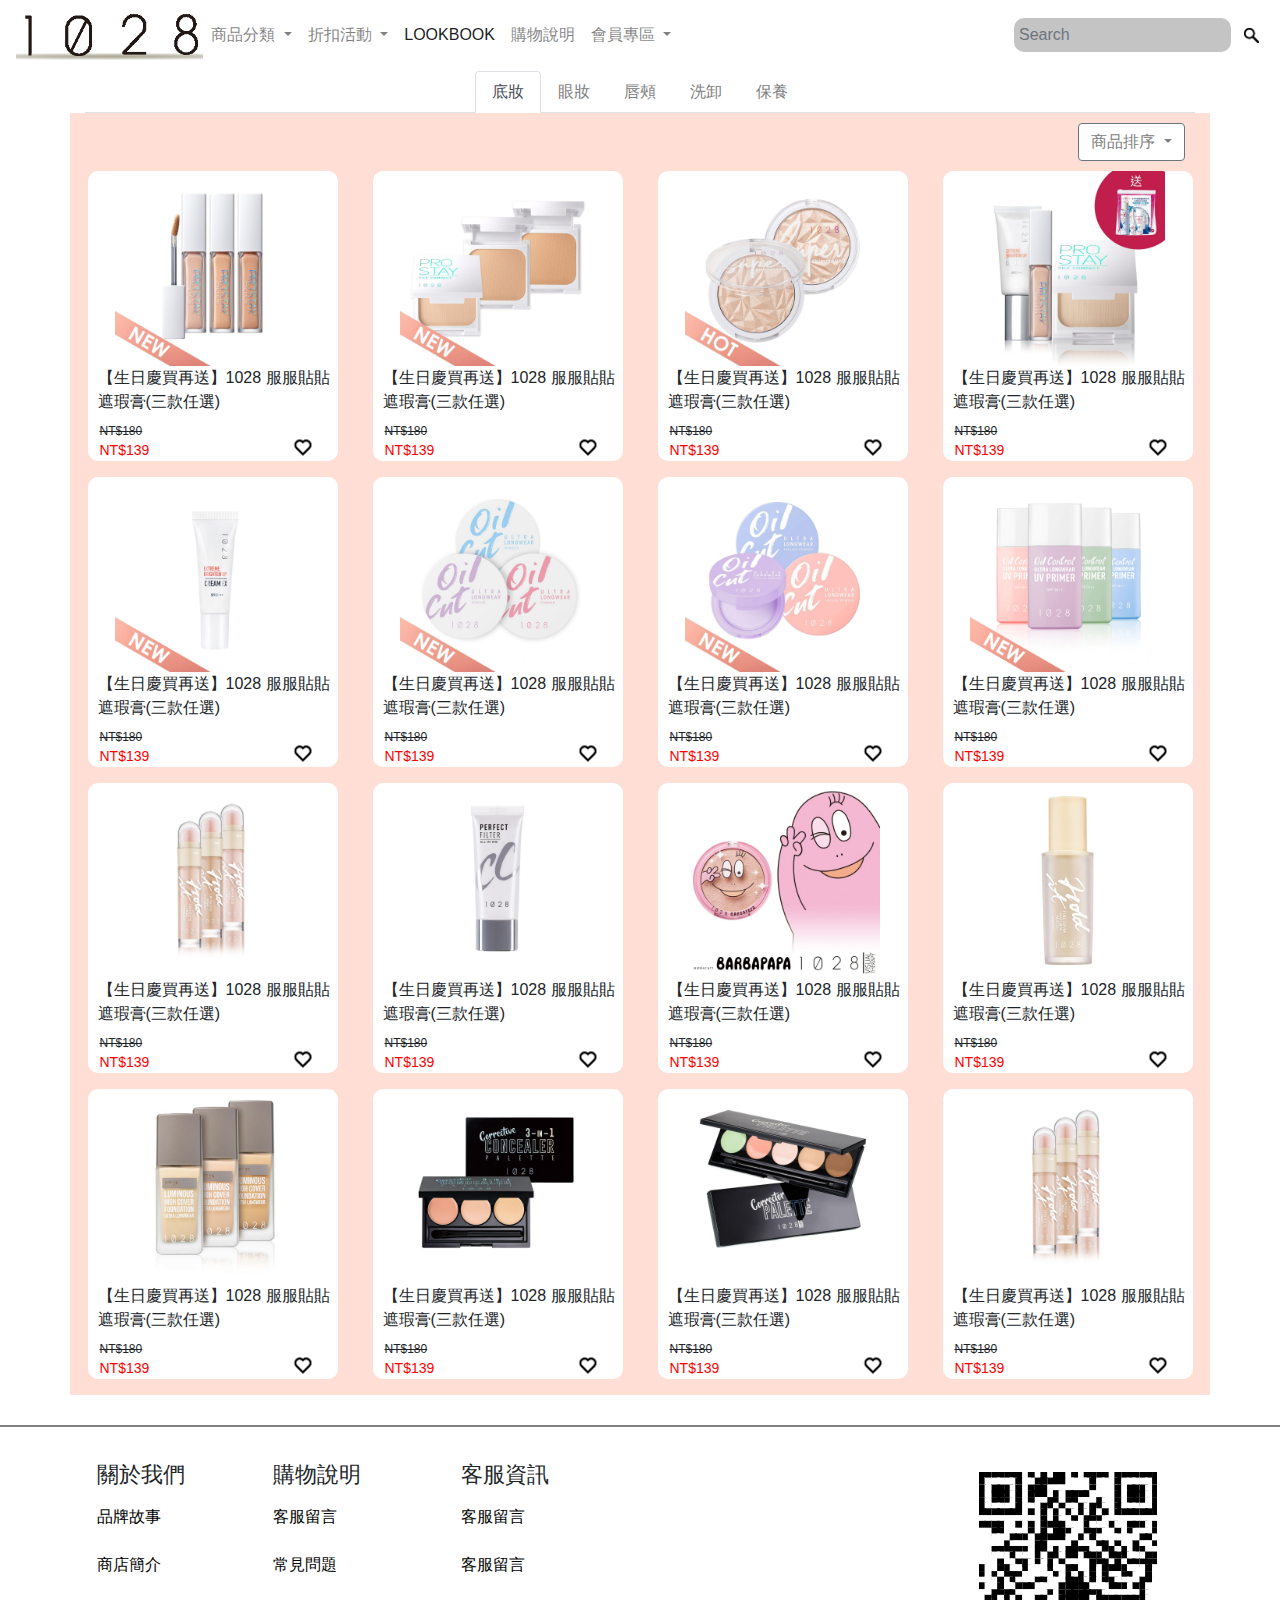
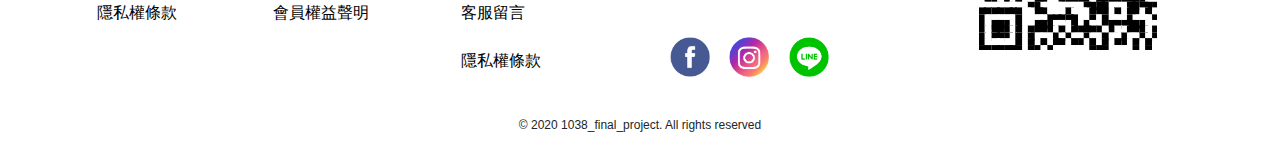
==== lookbook.html @ 5778cd6b "創建檔案加上更改產品頁說明文字" ====
<!DOCTYPE html>
<!--[if lt IE 7]>      <html class="no-js lt-ie9 lt-ie8 lt-ie7"> <![endif]-->
<!--[if IE 7]>         <html class="no-js lt-ie9 lt-ie8"> <![endif]-->
<!--[if IE 8]>         <html class="no-js lt-ie9"> <![endif]-->
<!--[if gt IE 8]>      <html class="no-js"> <!--<![endif]-->
<html>

<head>
    <meta charset="utf-8">
    <meta http-equiv="X-UA-Compatible" content="IE=edge">
    <title></title>
    <meta name="description" content="">
    <meta name="viewport" content="width=device-width, initial-scale=1">
    <link rel="stylesheet" href="css/bootstrap-4.5.3-css/bootstrap.min.css">
    <link rel="stylesheet" href="css/style_Product.css">
</head>

<body>
    <!--[if lt IE 7]>
            <p class="browsehappy">You are using an <strong>outdated</strong> browser. Please <a href="#">upgrade your browser</a> to improve your experience.</p>
        <![endif]-->

    <nav class="dif-nav navbar navbar-expand-lg navbar-light">

        <div class="logo">
            <a href="index.html"><img src="img/LOGO.jpg" alt=""></a>
            
        </div>

        <button class="navbar-toggler" type="button" data-toggle="collapse" data-target="#navbarSupportedContent"
            aria-controls="navbarSupportedContent" aria-expanded="false" aria-label="Toggle navigation">
            <span class="navbar-toggler-icon"></span>
        </button>
        <div class="collapse navbar-collapse" id="navbarSupportedContent">
            <ul class="navbar-nav mr-auto">
                <li class="nav-item dropdown">
                    <a class="nav-link dropdown-toggle" href="#" id="navbarDropdown" role="button"
                        data-toggle="dropdown" aria-haspopup="true" aria-expanded="false">
                        商品分類
                    </a>
                    <div class="dropdown-menu" aria-labelledby="navbarDropdown">
                        <a class="dropdown-item" href="#">❀底妝</a>
                        <a class="dropdown-item" href="#">❀眼妝</a>
                        <a class="dropdown-item" href="#">❀唇頰</a>
                        <a class="dropdown-item" href="#">❀洗卸</a>
                        <a class="dropdown-item" href="#">❀保養</a>
                    </div>
                </li>
                <li class="nav-item dropdown">
                    <a class="nav-link dropdown-toggle" href="#" id="navbarDropdown" role="button"
                        data-toggle="dropdown" aria-haspopup="true" aria-expanded="false">
                        折扣活動
                    </a>
                    <div class="dropdown-menu" aria-labelledby="navbarDropdown">
                        <a class="dropdown-item" href="#">【12th生日慶🎂】天天搶$28</a>
                        <a class="dropdown-item" href="#">【限時搶購】全館滿額贈好禮</a>
                        <a class="dropdown-item" href="#">【12th 生日慶】加碼買再送！</a>
                        <a class="dropdown-item" href="#">【APP獨享】限量搶$99up</a>
                        <a class="dropdown-item" href="#">【可愛爆棚】泡泡先生系列</a>
                    </div>
                </li>
                <li class="nav-item active">
                    <a class="nav-link" href="#">LOOKBOOK <span class="sr-only">(current)</span></a>
                </li>
                <li class="nav-item">
                    <a class="nav-link" href="#">購物說明</a>
                </li>
                <li class="nav-item dropdown">
                    <a class="nav-link dropdown-toggle" href="#" id="navbarDropdown" role="button"
                        data-toggle="dropdown" aria-haspopup="true" aria-expanded="false">
                        會員專區
                    </a>
                    <div class="dropdown-menu" aria-labelledby="navbarDropdown">
                        <a class="dropdown-item" href="#">登錄</a>
                        <a class="dropdown-item" href="#">註冊</a>
                        <div class="dropdown-divider"></div>
                        <a class="dropdown-item" href="#">購物車(0)</a>
                        <a class="dropdown-item" href="#">心願清單心願清單(0)</a>
                    </div>
                </li>

            </ul>
            <form class="form-inline my-2 my-lg-0">
                <input class="dif-search form-control mr-sm-2" type="search" placeholder="Search" aria-label="Search">
                <a type="submit">
                    <img class="search" src="img/icon/search.png" alt="">
                </a>
                </input>
            </form>
    </nav>
    <div class="container">
        <ul class="nav nav-tabs justify-content-center">
            <li class="nav-item">
                <a class="dif-a nav-link active" href="#">底妝</a>
            </li>
            <li class="nav-item">
                <a class="nav-link" href="#">眼妝</a>
            </li>
            <li class="nav-item">
                <a class="nav-link" href="#">唇頰</a>
            </li>
            <li class="nav-item">
                <a class="nav-link" href="#">洗卸</a>
            </li>
            <li class="nav-item">
                <a class="nav-link" href="#">保養</a>
            </li>
        </ul>
    </div>
    <div class="container">
        <div class="pd-box">
            <div class="dif-row row">
                <div class="col"></div>
                <div class="dropdown col">
                    <button class="btn btn-secondary dropdown-toggle float-right" type="button" id="dropdownMenuButton"
                        data-toggle="dropdown" aria-haspopup="true" aria-expanded="false">
                        商品排序
                    </button>
                    <div class="dropdown-menu" aria-labelledby="dropdownMenuButton">
                        <a class="dropdown-item" href="#">最新上架</a>
                        <a class="dropdown-item" href="#">熱賣商品</a>
                        <a class="dropdown-item" href="#">價格低到高</a>
                        <a class="dropdown-item" href="#">價格高到低</a>
                    </div>
                </div>
            </div>
            <div class="dif-row row">
                <div class="col">
                    <div class="pd">
                        <img class="pdi" src="img/ product/pd_01.jpg" alt="">
                        <p class="title">【生日慶買再送】1028 服服貼貼遮瑕膏(三款任選)</p>
                        <img class="icon-like" alt="" src="img/icon/icon_03(1).png" id="imgClickAndChange"
                            onclick="changeImage()">
                        <script src="js/img.js"></script>
                        <p class="price1"> NT$180</p>
                        <p class="price2"> NT$139</p>
                    </div>
                </div>
                <div class="col">
                    <div class="pd">
                        <img class="pdi" src="img/ product/pd_02.jpg" alt="">
                        <p class="title">【生日慶買再送】1028 服服貼貼遮瑕膏(三款任選)</p>
                        <img class="icon-like" alt="" src="img/icon/icon_03(1).png" id="imgClickAndChange"
                            onclick="changeImage()">
                        <script src="js/img.js"></script>
                        <p class="price1"> NT$180</p>
                        <p class="price2"> NT$139</p>
                    </div>
                </div>
                <div class="col">
                    <div class="pd">
                        <img class="pdi" src="img/ product/pd_03.jpg" alt="">
                        <p class="title">【生日慶買再送】1028 服服貼貼遮瑕膏(三款任選)</p>
                        <img class="icon-like" alt="" src="img/icon/icon_03(1).png" id="imgClickAndChange"
                            onclick="changeImage()">
                        <script src="js/img.js"></script>
                        <p class="price1"> NT$180</p>
                        <p class="price2"> NT$139</p>
                    </div>
                </div>
                <div class="col">
                    <div class="pd">
                        <img class="pdi" src="img/ product/pd_04.jpg" alt="">
                        <p class="title">【生日慶買再送】1028 服服貼貼遮瑕膏(三款任選)</p>
                        <img class="icon-like" alt="" src="img/icon/icon_03(1).png" id="imgClickAndChange"
                            onclick="changeImage()">
                        <script src="js/img.js"></script>
                        <p class="price1"> NT$180</p>
                        <p class="price2"> NT$139</p>
                    </div>
                </div>
                <div class="col">
                    <div class="pd">
                        <img class="pdi" src="img/ product/pd_05.png" alt="">
                        <p class="title">【生日慶買再送】1028 服服貼貼遮瑕膏(三款任選)</p>
                        <img class="icon-like" alt="" src="img/icon/icon_03(1).png" id="imgClickAndChange"
                            onclick="changeImage()">
                        <script src="js/img.js"></script>
                        <p class="price1"> NT$180</p>
                        <p class="price2"> NT$139</p>
                    </div>
                </div>
                <div class="col">
                    <div class="pd">
                        <img class="pdi" src="img/ product/pd_06.jpg" alt="">
                        <p class="title">【生日慶買再送】1028 服服貼貼遮瑕膏(三款任選)</p>
                        <img class="icon-like" alt="" src="img/icon/icon_03(1).png" id="imgClickAndChange"
                            onclick="changeImage()">
                        <script src="js/img.js"></script>
                        <p class="price1"> NT$180</p>
                        <p class="price2"> NT$139</p>
                    </div>
                </div>
                <div class="col">
                    <div class="pd">
                        <img class="pdi" src="img/ product/pd_07.jpg" alt="">
                        <p class="title">【生日慶買再送】1028 服服貼貼遮瑕膏(三款任選)</p>
                        <img class="icon-like" alt="" src="img/icon/icon_03(1).png" id="imgClickAndChange"
                            onclick="changeImage()">
                        <script src="js/img.js"></script>
                        <p class="price1"> NT$180</p>
                        <p class="price2"> NT$139</p>
                    </div>
                </div>
                <div class="col">
                    <div class="pd">
                        <img class="pdi" src="img/ product/pd_08.png" alt="">
                        <p class="title">【生日慶買再送】1028 服服貼貼遮瑕膏(三款任選)</p>
                        <img class="icon-like" alt="" src="img/icon/icon_03(1).png" id="imgClickAndChange"
                            onclick="changeImage()">
                        <script src="js/img.js"></script>
                        <p class="price1"> NT$180</p>
                        <p class="price2"> NT$139</p>
                    </div>
                </div>
                <div class="col">
                    <div class="pd">
                        <img class="pdi" src="img/ product/pd_09.jpg" alt="">
                        <p class="title">【生日慶買再送】1028 服服貼貼遮瑕膏(三款任選)</p>
                        <img class="icon-like" alt="" src="img/icon/icon_03(1).png" id="imgClickAndChange"
                            onclick="changeImage()">
                        <script src="js/img.js"></script>
                        <p class="price1"> NT$180</p>
                        <p class="price2"> NT$139</p>
                    </div>
                </div>
                <div class="col">
                    <div class="pd">
                        <img class="pdi" src="img/ product/pd_10.jpg" alt="">
                        <p class="title">【生日慶買再送】1028 服服貼貼遮瑕膏(三款任選)</p>
                        <img class="icon-like" alt="" src="img/icon/icon_03(1).png" id="imgClickAndChange"
                            onclick="changeImage()">
                        <script src="js/img.js"></script>
                        <p class="price1"> NT$180</p>
                        <p class="price2"> NT$139</p>
                    </div>
                </div>
                <div class="col">
                    <div class="pd">
                        <img class="pdi" src="img/ product/pd_11.jpg" alt="">
                        <p class="title">【生日慶買再送】1028 服服貼貼遮瑕膏(三款任選)</p>
                        <img class="icon-like" alt="" src="img/icon/icon_03(1).png" id="imgClickAndChange"
                            onclick="changeImage()">
                        <script src="js/img.js"></script>
                        <p class="price1"> NT$180</p>
                        <p class="price2"> NT$139</p>
                    </div>
                </div>
                <div class="col">
                    <div class="pd">
                        <img class="pdi" src="img/ product/pd_12.jpg" alt="">
                        <p class="title">【生日慶買再送】1028 服服貼貼遮瑕膏(三款任選)</p>
                        <img class="icon-like" alt="" src="img/icon/icon_03(1).png" id="imgClickAndChange"
                            onclick="changeImage()">
                        <script src="js/img.js"></script>
                        <p class="price1"> NT$180</p>
                        <p class="price2"> NT$139</p>
                    </div>
                </div>
                <div class="col">
                    <div class="pd">
                        <img class="pdi" src="img/ product/pd_13.jpg" alt="">
                        <p class="title">【生日慶買再送】1028 服服貼貼遮瑕膏(三款任選)</p>
                        <img class="icon-like" alt="" src="img/icon/icon_03(1).png" id="imgClickAndChange"
                            onclick="changeImage()">
                        <script src="js/img.js"></script>
                        <p class="price1"> NT$180</p>
                        <p class="price2"> NT$139</p>
                    </div>
                </div>
                <div class="col">
                    <div class="pd">
                        <img class="pdi" src="img/ product/pd_14.jpg" alt="">
                        <p class="title">【生日慶買再送】1028 服服貼貼遮瑕膏(三款任選)</p>
                        <img class="icon-like" alt="" src="img/icon/icon_03(1).png" id="imgClickAndChange"
                            onclick="changeImage()">
                        <script src="js/img.js"></script>
                        <p class="price1"> NT$180</p>
                        <p class="price2"> NT$139</p>
                    </div>
                </div>
                <div class="col">
                    <div class="pd">
                        <img class="pdi" src="img/ product/pd_15.jpg" alt="">
                        <p class="title">【生日慶買再送】1028 服服貼貼遮瑕膏(三款任選)</p>
                        <img class="icon-like" alt="" src="img/icon/icon_03(1).png" id="imgClickAndChange"
                            onclick="changeImage()">
                        <script src="js/img.js"></script>
                        <p class="price1"> NT$180</p>
                        <p class="price2"> NT$139</p>
                    </div>
                </div>
                <div class="col">
                    <div class="pd">
                        <img class="pdi" src="img/ product/pd_16.jpg" alt="">
                        <p class="title">【生日慶買再送】1028 服服貼貼遮瑕膏(三款任選)</p>
                        <img class="icon-like" alt="" src="img/icon/icon_03(1).png" id="imgClickAndChange"
                            onclick="changeImage()">
                        <script src="js/img.js"></script>
                        <p class="price1"> NT$180</p>
                        <p class="price2"> NT$139</p>
                    </div>
                </div>
            </div>
            
        </div>

    </div>
    
    
    
    <div class="lineb"></div> 
    <div class="footer">
        <div class="container">
            <div class="row">
                <div class="col-6">
                    <table class="table table-borderless">
                        <thead>
                          <tr>
                            <th scope="col">關於我們</th>
                            <th scope="col">購物說明</th>
                            <th scope="col">客服資訊</th>
                          </tr>
                        </thead>
                        <tbody>
                          <tr>
                            <td><a href="#">品牌故事</a></td>
                            <td><a href="#">客服留言</a></td>
                            <td><a href="#">客服留言</a></td>
                          </tr>
                          <tr>
                            <td><a href="#">商店簡介</a></td>
                            <td><a href="#">常見問題</a></td>
                            <td><a href="#">客服留言</a></td>
                          </tr>
                          <tr>
                            <td><a href="#">隱私權條款</a></td>
                            <td><a href="#">會員權益聲明</a></td>
                            <td><a href="#">客服留言</a></td>
                          </tr>
                          <tr>
                            <td></td>
                            <td></td>
                            <td><a href="#">隱私權條款</a></td>
                          </tr>
                        </tbody>
                      </table>
                </div>
                <div class="col">
                    <div class="box box-ic">
                        <img class="icon icon1" src="img/icon/icon_fb.png" alt="">
                        <img class="icon" src="img/icon/icon_ig.png" alt="">
                        <img class="icon" src="img/icon/icon_line.png" alt="">
                    </div>
                </div>
                <div class="col">
                    <div class="box-1">
                         <img class="qr" src="img/QRcode.png" alt="">
                    </div>
                </div>
            </div>
            <div class="footer_text">
                <p> © 2020 1038_final_project. All rights reserved</p>
             </div>
        </div>
    </div>   
    <div class="lineb2"></div> 
    <div class="footer-for-480">
        <div class="row">
            <div class="col">
                <div class="box480">
                    <img class="icon480" src="img/icon/icon_fb.png" alt="">
                    <img class="icon480" src="img/icon/icon_ig.png" alt="">
                    <img class="icon480" src="img/icon/icon_line.png" alt="">
                </div>
            </div>
            <div class="col">
                <div class="box480-1">
                     <img class="qr" src="img/QRcode.png" alt="">
                </div>
            </div>
        </div>
        <div class="footer_text">
           <p> © 2020 1038_final_project. All rights reserved</p>
        </div>
    </div>
        <script src="js/slide.js"></script>
        <script src="https://code.jquery.com/jquery-3.4.1.slim.min.js"
            integrity="sha384-J6qa4849blE2+poT4WnyKhv5vZF5SrPo0iEjwBvKU7imGFAV0wwj1yYfoRSJoZ+n"
            crossorigin="anonymous"></script>
        <script src="https://cdn.jsdelivr.net/npm/popper.js@1.16.0/dist/umd/popper.min.js"
            integrity="sha384-Q6E9RHvbIyZFJoft+2mJbHaEWldlvI9IOYy5n3zV9zzTtmI3UksdQRVvoxMfooAo"
            crossorigin="anonymous"></script>
        <script src="https://stackpath.bootstrapcdn.com/bootstrap/4.4.1/js/bootstrap.min.js"
            integrity="sha384-wfSDF2E50Y2D1uUdj0O3uMBJnjuUD4Ih7YwaYd1iqfktj0Uod8GCExl3Og8ifwB6"
            crossorigin="anonymous"></script>
</body>

</html>
---- css/style_Product.css ----
body{
    padding: 0;
    margin: 0;
}
/* .container{
    border: tomato 1px solid;
    overflow: hidden;
}
.row{
    border: blue 1px solid;
}
.col{
    border: green 1px solid;
}
.col-6{
  border: pink 1px solid;
}  */

/* pro nav bar */
.product .container{
  background-color: #FFDED6;
}
a{
  color: gray;
}
a:hover{
  color: #EF3C5F;
}
/* dropdown */
.btn{
  background-color: #fff;
  color: gray;
  margin: 10px;
}
.dif-row{
  background-color: #FFDED6;
  
}
.pd{
  background-color: #fff;
  display: block;
  margin: auto;
  border-radius: 10px ;
  width: 250px;
}
.pd .pdi{
  width: 195px;
  display: block;
  margin: auto;
}
.icon-like{
  width: 30px;
  margin-left: 200px;
  /* margin-top: 0; */
  margin-bottom: -40px;
  /* border: blue 1px solid; */
}
/* p{
  border: blue 1px solid;
} */
.title{
  margin-bottom: 0;
  margin-left: 10px;
  font-size: 16px;
  padding: 0;
}
.price1{
  margin-left: 12px;
  /* margin-top: -36px; */
  width: 50px;
  font-size: 12px;
  margin-top: -16px;
  text-decoration:line-through;
}
.price2{
  margin-left: 12px;
  width: 55px;
  margin-top: -16px;
  font-size: 14px;
  color:red;
}









/* nav bar */
.logo{
    
    width: 15%;
    height: auto;
}
.logo img{
    width: 100%;
    height: auto;
}
.search{
    margin: 5px;
    width: 15px;
    height: 15px;
}
.dif-search{
    padding: 5px;
    width: 40%;
    height: auto;
    border-radius: 10px 10px 10px 10px;
    background-color: #C4C4C4;
    border-style: none;
}
#dif-nav-link:hover{
    color: #EF3C5F;
}
#dif-nav-option:hover{
    color: #EF3C5F;
}
.nav-icon{
    width: 35px;
    height: 35px;
}
.nav-icon-section{
    position: absolute;
}




/* footer */
.footer{
  /* border: red 1px solid; */
  margin: 0;
  padding: 0;
}
td a{
  color: black;
}
td a:hover{
  text-decoration: none;
  color:  #EF3C5F;
}
th{
  font-weight: normal;
  line-height: 12px;
  font-size: 22px;
}
.icon{
  margin: 0;
  margin-left: 15px;
  margin-top: 180px;
  width: 40px;
  height: 40px;
}
.box{
  top: 0;
  bottom: 0;
  right: 0;
  left: 0;
  margin: auto;
  /* border: blueviolet 1px solid; */
}
.box-1{
  top: 0;
  bottom: 0;
  right: 0;
  left: 0;
  margin: auto;
  /* border: blueviolet 1px solid; */
}
.qr{
  padding-top: 15px;
  display: block;
  margin: auto;
}
.footer-for-480{
  display: none;
}
.lineb{
  border: grey 1px solid;
  margin-top: 30px;
  margin-bottom: 30px;
}
.lineb-2{
  display: none;
}
.footer_text{
  margin-top: 15px;
  font-size: 12px;
  text-align: center;
}



/* rwd */
@media (max-width: 1200px){
  .img-slider{
    width: 80%;
    height: 400px;
  }
  .img-slider .slide img{
    z-index: 1;
    width: 100%;
  
  }
  .img-slider .navigation{
    bottom: 25px;
  }
  .img-slider .navigation .dif-btn{
    width: 10px;
    height: 10px;
    margin: 8px;
  }
  .middle-line{
    width: 100%;
  }
  .new-product img{
    width: 250px;
  }
.like{
  width: 35px;
  /* margin-left: 195px;
  margin-top: -20px; */
}
.like img{
  width: 35px;
  height: 35px;
}
.content h6{
 
  font-size: 18px;
  line-height: 20px;
}
.content p{

  font-size: 16px;
  line-height: 20px;
  margin: 0;
}
.bottom_img:hover .box-btm img{
  filter: blur(15px) brightness(.8);
  transform: scale(0.9);
}
.bottom_img .box-btm:hover img{
  filter: blur(0px);
  transform: scale(1.1);
}

}

@media (max-width: 786px){
  .img-slider{
    width: 80%;;
    height: 250px;
  }
  .img-slider .slide img{
    z-index: 1;
    width: 100%;
  }
  .img-slider .navigation{
    bottom: 15px;
  }
  .img-slider .navigation .dif-btn{
    width: 8px;
    height: 8px;
    margin: 6px;
  }
  .middle-line{
    width: 100%;
  }
  .new-product img{
    width: 220px;
    /* border: red 1px solid; */
    margin-left: 40px;
  }
  .like{
    width: 35px;
    /* margin-left: 205px;
    margin-top: -19px;  */
  }
  .like img{
    width: 35px;
    height: 35px;
  }
  .content h6{
    text-align: center;
    font-size: 16px;
    line-height: 20px;
  }
  .content p{
    text-align: center;
    font-size: 14px;
    line-height: 20px;
    margin: 0;
  }
  .bottom_img{
    margin-left: 40px;
  }
  .bottom_img .box-btm{
    position: relative;
    width: 200px;
    height: 200px;
    /* background-color:#413b3c;  */
    /* margin: 20px; */
    box-sizing: border-box;
    display: inline-block;
  }
  .bottom_img .box-btm img{
    width: 200px;
    height: 200px;
  }
  .bottom_img:hover .box-btm img{
    filter: blur(15px) brightness(.8);
    transform: scale(0.9);
  }
  .bottom_img .box-btm:hover img{
    filter: blur(0px);
    transform: scale(1.1);
  }
  td a{
    color: black;
    font-size: 12px;
  }
  td a:hover{
    text-decoration: none;
    color:  #EF3C5F;
  }
  th{
    font-weight: normal;
    line-height: 12px;
    font-size: 16px;
  }
  .qr{
    width: 100px;
  }
  .icon{
    margin: 0;
    /* margin-left: 15px; */
    /* margin-top: 30px; */
    width: 40px;
    height: 40px;
  }
  .box {
    margin-top: 180px;
    margin-left: 8px;
  }
  .box-1 {
    margin-top: 80px;

  }
}

@media (max-width: 480px){
  .img-slider{
    width: 100%;
    height: 200px;
  }
  .img-slider .navigation{
    bottom: 10px;
  }
  .img-slider .slide img{
    z-index: 1;
    width: 100%;
   
  }
  .middle-line{
    width: 100%;
  }
  .new-product img{
    width: 165px;
    margin: 0;
  }
  .like{
    /* width: 25px; */
    /* margin-left: 95px;
    margin-top: -15px; */
  }
  .like img{
    width: 25px;
    height: 25px;
  }
  .content h6{
    font-size: 16px;
    line-height: 20px;
  }
  .content p{
    font-size: 14px;
    line-height: 20px;
    margin: 0;
  }
  .bottom_img{
    margin: 0;
  }
  .bottom_img .box-btm{
    position: relative;
    width: 120px;
    height: 120px;
    /* background-color:#413b3c;  */
    /* margin: 20px; */
    box-sizing: border-box;
    display: inline-block;
  }
  .bottom_img .box-btm img{
    width: 120px;
    height: 120px;
  }
  .bottom_img:hover .box-btm img{
    filter: blur(15px) brightness(.8);
    transform: scale(0.9);
  }
  .bottom_img .box-btm:hover img{
    filter: blur(0px);
    transform: scale(1.1);
  }
  .footer{
    display: none;
  }
  .footer-for-480{
    display: block;
  }
  .icon480{
    margin: 0;
    margin-left: 15px;
    width: 40px;
    height: 40px;
    margin-top: 40px;
  }
  .box480{
    top: 0;
    bottom: 0;
    right: 0;
    left: 0;
    margin: auto;
    
  }
  .box480-1{
    top: 0;
    bottom: 0;
    right: 0;
    left: 0;
    margin: auto;
    /* border: blueviolet 1px solid; */
  }
  .qr{
    margin-bottom: 5px;
    display: block;
    margin: auto;
  }
  .lineb{
    display: none;
  }
  .lineb2{
    margin-top: 10px;
    margin-bottom: 10px;
    border: grey 1px solid;
  }
  .footer_text{
    margin-top: 15px;
    font-size: 8px;
    text-align: center;
  }
}
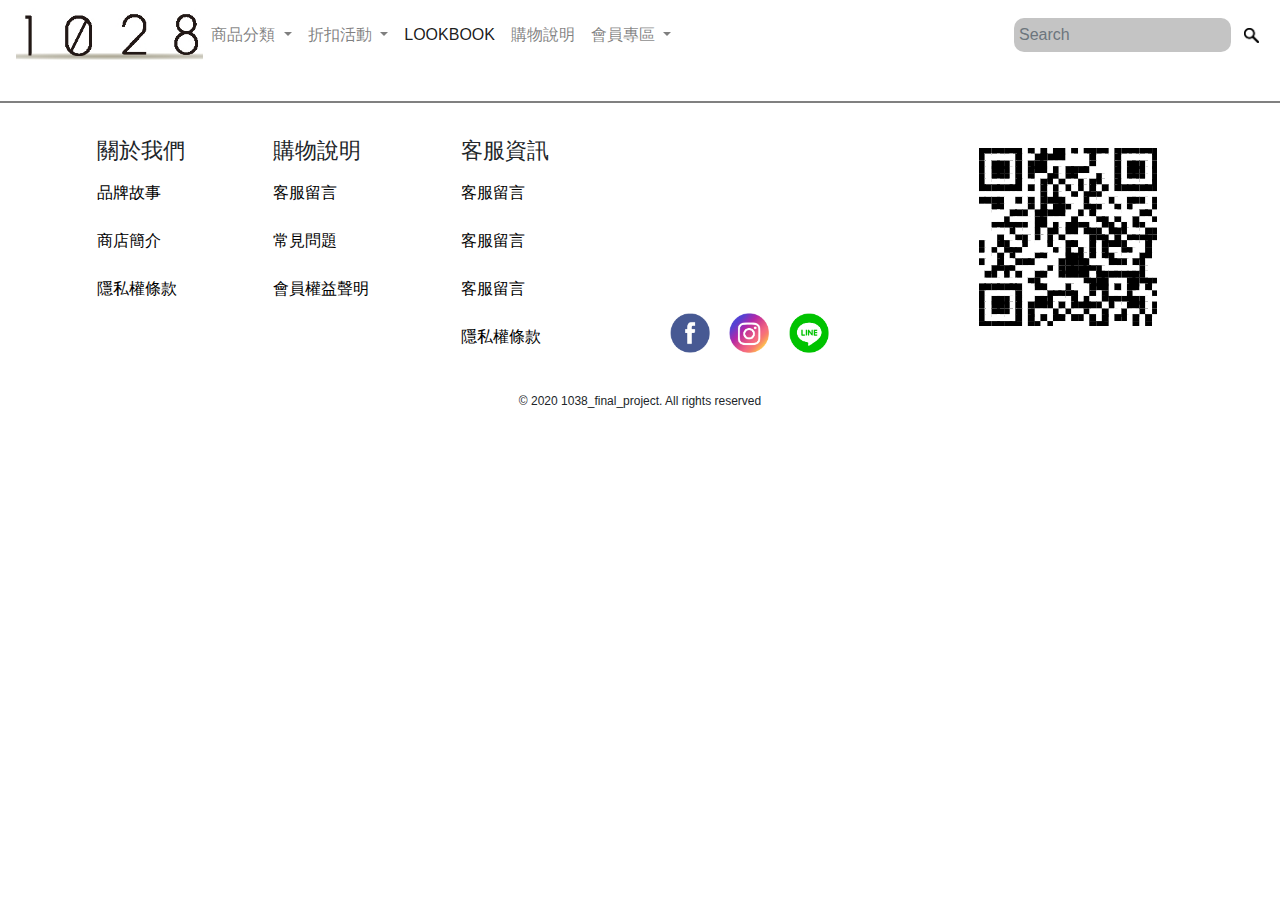
==== commit a89776a5: "完整網頁之間的連結" ====
--- a/lookbook.html
+++ b/lookbook.html
@@ -40,7 +40,7 @@
                     </a>
                     <div class="dropdown-menu" aria-labelledby="navbarDropdown">
                         <a class="dropdown-item" href="#">❀底妝</a>
-                        <a class="dropdown-item" href="#">❀眼妝</a>
+                        <a class="dropdown-item" href="product.html">❀眼妝</a>
                         <a class="dropdown-item" href="#">❀唇頰</a>
                         <a class="dropdown-item" href="#">❀洗卸</a>
                         <a class="dropdown-item" href="#">❀保養</a>
@@ -88,225 +88,7 @@
                 </input>
             </form>
     </nav>
-    <div class="container">
-        <ul class="nav nav-tabs justify-content-center">
-            <li class="nav-item">
-                <a class="dif-a nav-link active" href="#">底妝</a>
-            </li>
-            <li class="nav-item">
-                <a class="nav-link" href="#">眼妝</a>
-            </li>
-            <li class="nav-item">
-                <a class="nav-link" href="#">唇頰</a>
-            </li>
-            <li class="nav-item">
-                <a class="nav-link" href="#">洗卸</a>
-            </li>
-            <li class="nav-item">
-                <a class="nav-link" href="#">保養</a>
-            </li>
-        </ul>
-    </div>
-    <div class="container">
-        <div class="pd-box">
-            <div class="dif-row row">
-                <div class="col"></div>
-                <div class="dropdown col">
-                    <button class="btn btn-secondary dropdown-toggle float-right" type="button" id="dropdownMenuButton"
-                        data-toggle="dropdown" aria-haspopup="true" aria-expanded="false">
-                        商品排序
-                    </button>
-                    <div class="dropdown-menu" aria-labelledby="dropdownMenuButton">
-                        <a class="dropdown-item" href="#">最新上架</a>
-                        <a class="dropdown-item" href="#">熱賣商品</a>
-                        <a class="dropdown-item" href="#">價格低到高</a>
-                        <a class="dropdown-item" href="#">價格高到低</a>
-                    </div>
-                </div>
-            </div>
-            <div class="dif-row row">
-                <div class="col">
-                    <div class="pd">
-                        <img class="pdi" src="img/ product/pd_01.jpg" alt="">
-                        <p class="title">【生日慶買再送】1028 服服貼貼遮瑕膏(三款任選)</p>
-                        <img class="icon-like" alt="" src="img/icon/icon_03(1).png" id="imgClickAndChange"
-                            onclick="changeImage()">
-                        <script src="js/img.js"></script>
-                        <p class="price1"> NT$180</p>
-                        <p class="price2"> NT$139</p>
-                    </div>
-                </div>
-                <div class="col">
-                    <div class="pd">
-                        <img class="pdi" src="img/ product/pd_02.jpg" alt="">
-                        <p class="title">【生日慶買再送】1028 服服貼貼遮瑕膏(三款任選)</p>
-                        <img class="icon-like" alt="" src="img/icon/icon_03(1).png" id="imgClickAndChange"
-                            onclick="changeImage()">
-                        <script src="js/img.js"></script>
-                        <p class="price1"> NT$180</p>
-                        <p class="price2"> NT$139</p>
-                    </div>
-                </div>
-                <div class="col">
-                    <div class="pd">
-                        <img class="pdi" src="img/ product/pd_03.jpg" alt="">
-                        <p class="title">【生日慶買再送】1028 服服貼貼遮瑕膏(三款任選)</p>
-                        <img class="icon-like" alt="" src="img/icon/icon_03(1).png" id="imgClickAndChange"
-                            onclick="changeImage()">
-                        <script src="js/img.js"></script>
-                        <p class="price1"> NT$180</p>
-                        <p class="price2"> NT$139</p>
-                    </div>
-                </div>
-                <div class="col">
-                    <div class="pd">
-                        <img class="pdi" src="img/ product/pd_04.jpg" alt="">
-                        <p class="title">【生日慶買再送】1028 服服貼貼遮瑕膏(三款任選)</p>
-                        <img class="icon-like" alt="" src="img/icon/icon_03(1).png" id="imgClickAndChange"
-                            onclick="changeImage()">
-                        <script src="js/img.js"></script>
-                        <p class="price1"> NT$180</p>
-                        <p class="price2"> NT$139</p>
-                    </div>
-                </div>
-                <div class="col">
-                    <div class="pd">
-                        <img class="pdi" src="img/ product/pd_05.png" alt="">
-                        <p class="title">【生日慶買再送】1028 服服貼貼遮瑕膏(三款任選)</p>
-                        <img class="icon-like" alt="" src="img/icon/icon_03(1).png" id="imgClickAndChange"
-                            onclick="changeImage()">
-                        <script src="js/img.js"></script>
-                        <p class="price1"> NT$180</p>
-                        <p class="price2"> NT$139</p>
-                    </div>
-                </div>
-                <div class="col">
-                    <div class="pd">
-                        <img class="pdi" src="img/ product/pd_06.jpg" alt="">
-                        <p class="title">【生日慶買再送】1028 服服貼貼遮瑕膏(三款任選)</p>
-                        <img class="icon-like" alt="" src="img/icon/icon_03(1).png" id="imgClickAndChange"
-                            onclick="changeImage()">
-                        <script src="js/img.js"></script>
-                        <p class="price1"> NT$180</p>
-                        <p class="price2"> NT$139</p>
-                    </div>
-                </div>
-                <div class="col">
-                    <div class="pd">
-                        <img class="pdi" src="img/ product/pd_07.jpg" alt="">
-                        <p class="title">【生日慶買再送】1028 服服貼貼遮瑕膏(三款任選)</p>
-                        <img class="icon-like" alt="" src="img/icon/icon_03(1).png" id="imgClickAndChange"
-                            onclick="changeImage()">
-                        <script src="js/img.js"></script>
-                        <p class="price1"> NT$180</p>
-                        <p class="price2"> NT$139</p>
-                    </div>
-                </div>
-                <div class="col">
-                    <div class="pd">
-                        <img class="pdi" src="img/ product/pd_08.png" alt="">
-                        <p class="title">【生日慶買再送】1028 服服貼貼遮瑕膏(三款任選)</p>
-                        <img class="icon-like" alt="" src="img/icon/icon_03(1).png" id="imgClickAndChange"
-                            onclick="changeImage()">
-                        <script src="js/img.js"></script>
-                        <p class="price1"> NT$180</p>
-                        <p class="price2"> NT$139</p>
-                    </div>
-                </div>
-                <div class="col">
-                    <div class="pd">
-                        <img class="pdi" src="img/ product/pd_09.jpg" alt="">
-                        <p class="title">【生日慶買再送】1028 服服貼貼遮瑕膏(三款任選)</p>
-                        <img class="icon-like" alt="" src="img/icon/icon_03(1).png" id="imgClickAndChange"
-                            onclick="changeImage()">
-                        <script src="js/img.js"></script>
-                        <p class="price1"> NT$180</p>
-                        <p class="price2"> NT$139</p>
-                    </div>
-                </div>
-                <div class="col">
-                    <div class="pd">
-                        <img class="pdi" src="img/ product/pd_10.jpg" alt="">
-                        <p class="title">【生日慶買再送】1028 服服貼貼遮瑕膏(三款任選)</p>
-                        <img class="icon-like" alt="" src="img/icon/icon_03(1).png" id="imgClickAndChange"
-                            onclick="changeImage()">
-                        <script src="js/img.js"></script>
-                        <p class="price1"> NT$180</p>
-                        <p class="price2"> NT$139</p>
-                    </div>
-                </div>
-                <div class="col">
-                    <div class="pd">
-                        <img class="pdi" src="img/ product/pd_11.jpg" alt="">
-                        <p class="title">【生日慶買再送】1028 服服貼貼遮瑕膏(三款任選)</p>
-                        <img class="icon-like" alt="" src="img/icon/icon_03(1).png" id="imgClickAndChange"
-                            onclick="changeImage()">
-                        <script src="js/img.js"></script>
-                        <p class="price1"> NT$180</p>
-                        <p class="price2"> NT$139</p>
-                    </div>
-                </div>
-                <div class="col">
-                    <div class="pd">
-                        <img class="pdi" src="img/ product/pd_12.jpg" alt="">
-                        <p class="title">【生日慶買再送】1028 服服貼貼遮瑕膏(三款任選)</p>
-                        <img class="icon-like" alt="" src="img/icon/icon_03(1).png" id="imgClickAndChange"
-                            onclick="changeImage()">
-                        <script src="js/img.js"></script>
-                        <p class="price1"> NT$180</p>
-                        <p class="price2"> NT$139</p>
-                    </div>
-                </div>
-                <div class="col">
-                    <div class="pd">
-                        <img class="pdi" src="img/ product/pd_13.jpg" alt="">
-                        <p class="title">【生日慶買再送】1028 服服貼貼遮瑕膏(三款任選)</p>
-                        <img class="icon-like" alt="" src="img/icon/icon_03(1).png" id="imgClickAndChange"
-                            onclick="changeImage()">
-                        <script src="js/img.js"></script>
-                        <p class="price1"> NT$180</p>
-                        <p class="price2"> NT$139</p>
-                    </div>
-                </div>
-                <div class="col">
-                    <div class="pd">
-                        <img class="pdi" src="img/ product/pd_14.jpg" alt="">
-                        <p class="title">【生日慶買再送】1028 服服貼貼遮瑕膏(三款任選)</p>
-                        <img class="icon-like" alt="" src="img/icon/icon_03(1).png" id="imgClickAndChange"
-                            onclick="changeImage()">
-                        <script src="js/img.js"></script>
-                        <p class="price1"> NT$180</p>
-                        <p class="price2"> NT$139</p>
-                    </div>
-                </div>
-                <div class="col">
-                    <div class="pd">
-                        <img class="pdi" src="img/ product/pd_15.jpg" alt="">
-                        <p class="title">【生日慶買再送】1028 服服貼貼遮瑕膏(三款任選)</p>
-                        <img class="icon-like" alt="" src="img/icon/icon_03(1).png" id="imgClickAndChange"
-                            onclick="changeImage()">
-                        <script src="js/img.js"></script>
-                        <p class="price1"> NT$180</p>
-                        <p class="price2"> NT$139</p>
-                    </div>
-                </div>
-                <div class="col">
-                    <div class="pd">
-                        <img class="pdi" src="img/ product/pd_16.jpg" alt="">
-                        <p class="title">【生日慶買再送】1028 服服貼貼遮瑕膏(三款任選)</p>
-                        <img class="icon-like" alt="" src="img/icon/icon_03(1).png" id="imgClickAndChange"
-                            onclick="changeImage()">
-                        <script src="js/img.js"></script>
-                        <p class="price1"> NT$180</p>
-                        <p class="price2"> NT$139</p>
-                    </div>
-                </div>
-            </div>
-            
-        </div>
-
-    </div>
-    
+   
     
     
     <div class="lineb"></div> 
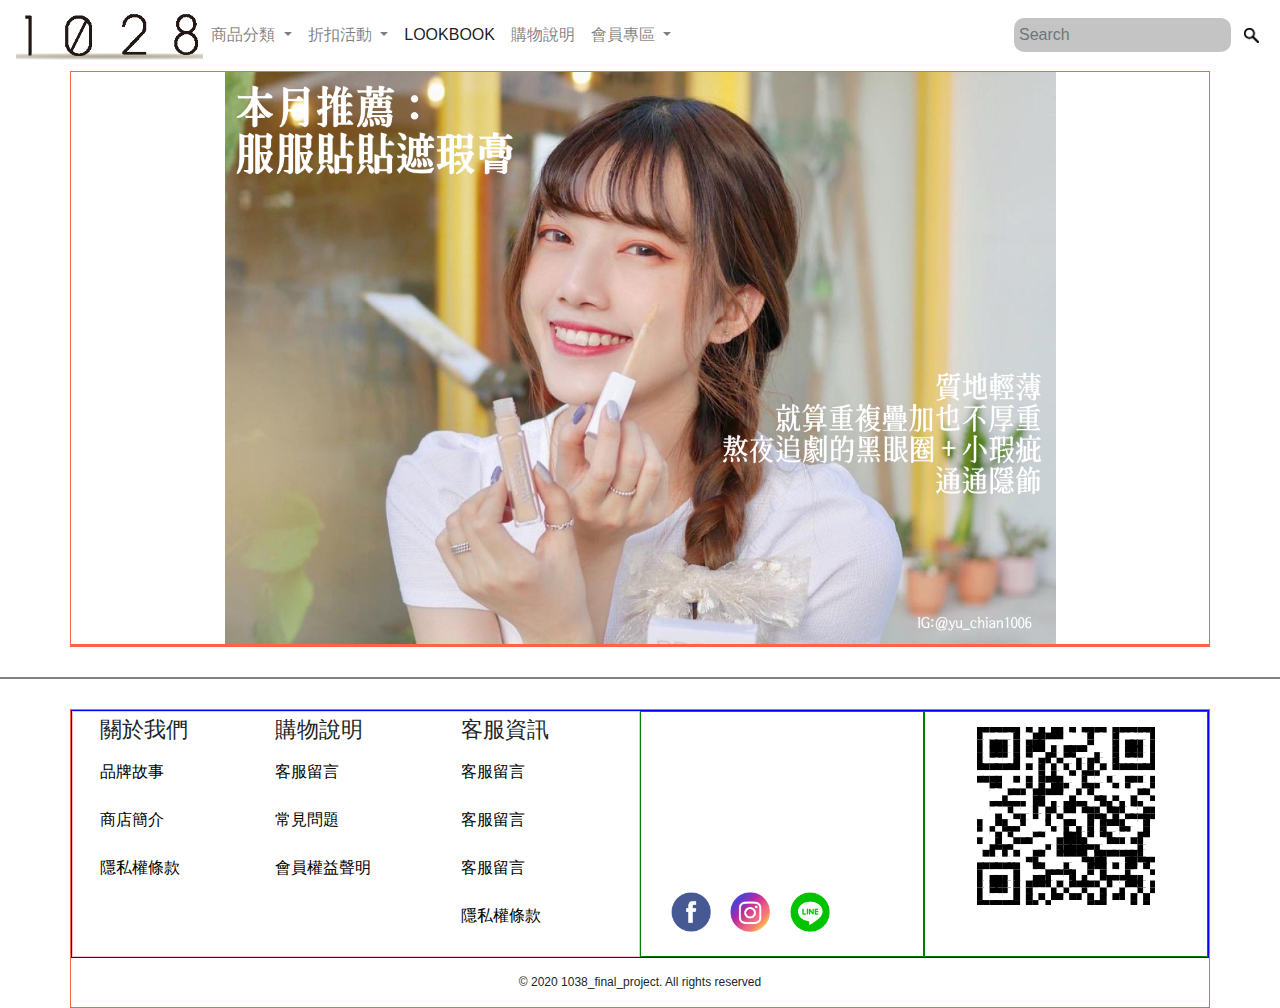
==== commit 551b3105: "lookbook製作" ====
--- a/lookbook.html
+++ b/lookbook.html
@@ -12,7 +12,7 @@
     <meta name="description" content="">
     <meta name="viewport" content="width=device-width, initial-scale=1">
     <link rel="stylesheet" href="css/bootstrap-4.5.3-css/bootstrap.min.css">
-    <link rel="stylesheet" href="css/style_Product.css">
+    <link rel="stylesheet" href="css/style_lookbook.css">
 </head>
 
 <body>
@@ -88,8 +88,12 @@
                 </input>
             </form>
     </nav>
-   
-    
+    <div class="container">
+        <img class="cover" src="img/lookbook/cover.png" alt="">
+    </div>
+    <div class="container">
+        
+    </div>
     
     <div class="lineb"></div> 
     <div class="footer">
--- a/css/style_lookbook.css
+++ b/css/style_lookbook.css
@@ -0,0 +1,406 @@
+body{
+    padding: 0;
+    margin: 0;
+}
+.container{
+    border: tomato 1px solid;
+    overflow: hidden;
+}
+.row{
+    border: blue 1px solid;
+}
+.col{
+    border: green 1px solid;
+}
+.col-6{
+  border: pink 1px solid;
+}  
+
+
+/* coverphoto */
+
+.cover{
+    width: 75%;
+    display: block;
+    margin: auto;
+}
+
+
+/* nav bar */
+.logo{
+    
+    width: 15%;
+    height: auto;
+}
+.logo img{
+    width: 100%;
+    height: auto;
+}
+.search{
+    margin: 5px;
+    width: 15px;
+    height: 15px;
+}
+.dif-search{
+    padding: 5px;
+    width: 40%;
+    height: auto;
+    border-radius: 10px 10px 10px 10px;
+    background-color: #C4C4C4;
+    border-style: none;
+}
+#dif-nav-link:hover{
+    color: #EF3C5F;
+}
+#dif-nav-option:hover{
+    color: #EF3C5F;
+}
+.nav-icon{
+    width: 35px;
+    height: 35px;
+}
+.nav-icon-section{
+    position: absolute;
+}
+
+
+
+
+/* footer */
+.footer{
+  /* border: red 1px solid; */
+  margin: 0;
+  padding: 0;
+}
+td a{
+  color: black;
+}
+td a:hover{
+  text-decoration: none;
+  color:  #EF3C5F;
+}
+th{
+  font-weight: normal;
+  line-height: 12px;
+  font-size: 22px;
+}
+.icon{
+  margin: 0;
+  margin-left: 15px;
+  margin-top: 180px;
+  width: 40px;
+  height: 40px;
+}
+.box{
+  top: 0;
+  bottom: 0;
+  right: 0;
+  left: 0;
+  margin: auto;
+  /* border: blueviolet 1px solid; */
+}
+.box-1{
+  top: 0;
+  bottom: 0;
+  right: 0;
+  left: 0;
+  margin: auto;
+  /* border: blueviolet 1px solid; */
+}
+.qr{
+  padding-top: 15px;
+  display: block;
+  margin: auto;
+}
+.footer-for-480{
+  display: none;
+}
+.lineb{
+  border: grey 1px solid;
+  margin-top: 30px;
+  margin-bottom: 30px;
+}
+.lineb-2{
+  display: none;
+}
+.footer_text{
+  margin-top: 15px;
+  font-size: 12px;
+  text-align: center;
+}
+
+
+
+/* rwd */
+@media (max-width: 1200px){
+  .img-slider{
+    width: 80%;
+    height: 400px;
+  }
+  .img-slider .slide img{
+    z-index: 1;
+    width: 100%;
+  
+  }
+  .img-slider .navigation{
+    bottom: 25px;
+  }
+  .img-slider .navigation .dif-btn{
+    width: 10px;
+    height: 10px;
+    margin: 8px;
+  }
+  .middle-line{
+    width: 100%;
+  }
+  .new-product img{
+    width: 250px;
+  }
+.like{
+  width: 35px;
+  /* margin-left: 195px;
+  margin-top: -20px; */
+}
+.like img{
+  width: 35px;
+  height: 35px;
+}
+.content h6{
+ 
+  font-size: 18px;
+  line-height: 20px;
+}
+.content p{
+
+  font-size: 16px;
+  line-height: 20px;
+  margin: 0;
+}
+.bottom_img:hover .box-btm img{
+  filter: blur(15px) brightness(.8);
+  transform: scale(0.9);
+}
+.bottom_img .box-btm:hover img{
+  filter: blur(0px);
+  transform: scale(1.1);
+}
+
+}
+
+@media (max-width: 786px){
+  .img-slider{
+    width: 80%;;
+    height: 250px;
+  }
+  .img-slider .slide img{
+    z-index: 1;
+    width: 100%;
+  }
+  .img-slider .navigation{
+    bottom: 15px;
+  }
+  .img-slider .navigation .dif-btn{
+    width: 8px;
+    height: 8px;
+    margin: 6px;
+  }
+  .middle-line{
+    width: 100%;
+  }
+  .new-product img{
+    width: 220px;
+    /* border: red 1px solid; */
+    margin-left: 40px;
+  }
+  .like{
+    width: 35px;
+    /* margin-left: 205px;
+    margin-top: -19px;  */
+  }
+  .like img{
+    width: 35px;
+    height: 35px;
+  }
+  .content h6{
+    text-align: center;
+    font-size: 16px;
+    line-height: 20px;
+  }
+  .content p{
+    text-align: center;
+    font-size: 14px;
+    line-height: 20px;
+    margin: 0;
+  }
+  .bottom_img{
+    margin-left: 40px;
+  }
+  .bottom_img .box-btm{
+    position: relative;
+    width: 200px;
+    height: 200px;
+    /* background-color:#413b3c;  */
+    /* margin: 20px; */
+    box-sizing: border-box;
+    display: inline-block;
+  }
+  .bottom_img .box-btm img{
+    width: 200px;
+    height: 200px;
+  }
+  .bottom_img:hover .box-btm img{
+    filter: blur(15px) brightness(.8);
+    transform: scale(0.9);
+  }
+  .bottom_img .box-btm:hover img{
+    filter: blur(0px);
+    transform: scale(1.1);
+  }
+  td a{
+    color: black;
+    font-size: 12px;
+  }
+  td a:hover{
+    text-decoration: none;
+    color:  #EF3C5F;
+  }
+  th{
+    font-weight: normal;
+    line-height: 12px;
+    font-size: 16px;
+  }
+  .qr{
+    width: 100px;
+  }
+  .icon{
+    margin: 0;
+    /* margin-left: 15px; */
+    /* margin-top: 30px; */
+    width: 40px;
+    height: 40px;
+  }
+  .box {
+    margin-top: 180px;
+    margin-left: 8px;
+  }
+  .box-1 {
+    margin-top: 80px;
+
+  }
+}
+
+@media (max-width: 480px){
+  .img-slider{
+    width: 100%;
+    height: 200px;
+  }
+  .img-slider .navigation{
+    bottom: 10px;
+  }
+  .img-slider .slide img{
+    z-index: 1;
+    width: 100%;
+   
+  }
+  .middle-line{
+    width: 100%;
+  }
+  .new-product img{
+    width: 165px;
+    margin: 0;
+  }
+  .like{
+    /* width: 25px; */
+    /* margin-left: 95px;
+    margin-top: -15px; */
+  }
+  .like img{
+    width: 25px;
+    height: 25px;
+  }
+  .content h6{
+    font-size: 16px;
+    line-height: 20px;
+  }
+  .content p{
+    font-size: 14px;
+    line-height: 20px;
+    margin: 0;
+  }
+  .bottom_img{
+    margin: 0;
+  }
+  .bottom_img .box-btm{
+    position: relative;
+    width: 120px;
+    height: 120px;
+    /* background-color:#413b3c;  */
+    /* margin: 20px; */
+    box-sizing: border-box;
+    display: inline-block;
+  }
+  .bottom_img .box-btm img{
+    width: 120px;
+    height: 120px;
+  }
+  .bottom_img:hover .box-btm img{
+    filter: blur(15px) brightness(.8);
+    transform: scale(0.9);
+  }
+  .bottom_img .box-btm:hover img{
+    filter: blur(0px);
+    transform: scale(1.1);
+  }
+  .footer{
+    display: none;
+  }
+  .footer-for-480{
+    display: block;
+  }
+  .icon480{
+    margin: 0;
+    margin-left: 15px;
+    width: 40px;
+    height: 40px;
+    margin-top: 40px;
+  }
+  .box480{
+    top: 0;
+    bottom: 0;
+    right: 0;
+    left: 0;
+    margin: auto;
+    
+  }
+  .box480-1{
+    top: 0;
+    bottom: 0;
+    right: 0;
+    left: 0;
+    margin: auto;
+    /* border: blueviolet 1px solid; */
+  }
+  .qr{
+    margin-bottom: 5px;
+    display: block;
+    margin: auto;
+  }
+  .lineb{
+    display: none;
+  }
+  .lineb2{
+    margin-top: 10px;
+    margin-bottom: 10px;
+    border: grey 1px solid;
+  }
+  .footer_text{
+    margin-top: 15px;
+    font-size: 8px;
+    text-align: center;
+  }
+}
+                           
+
+
+
+ 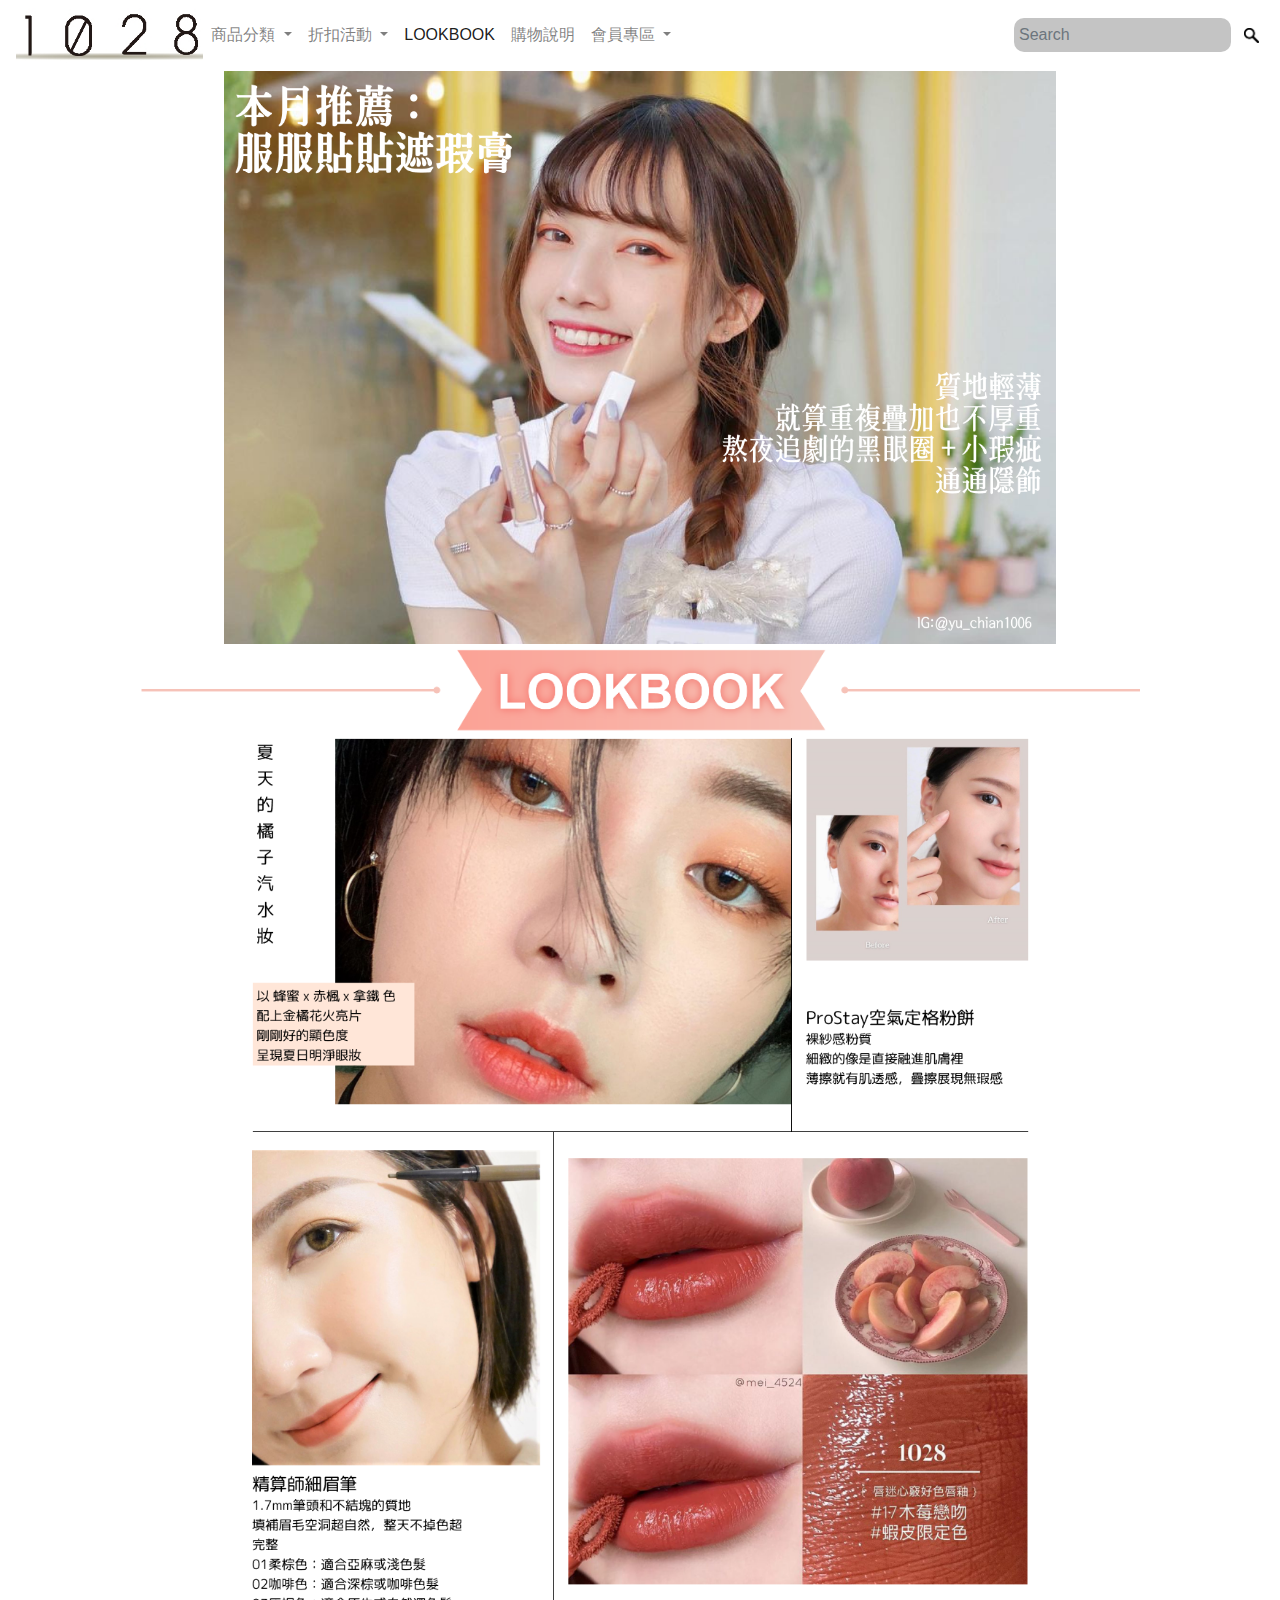
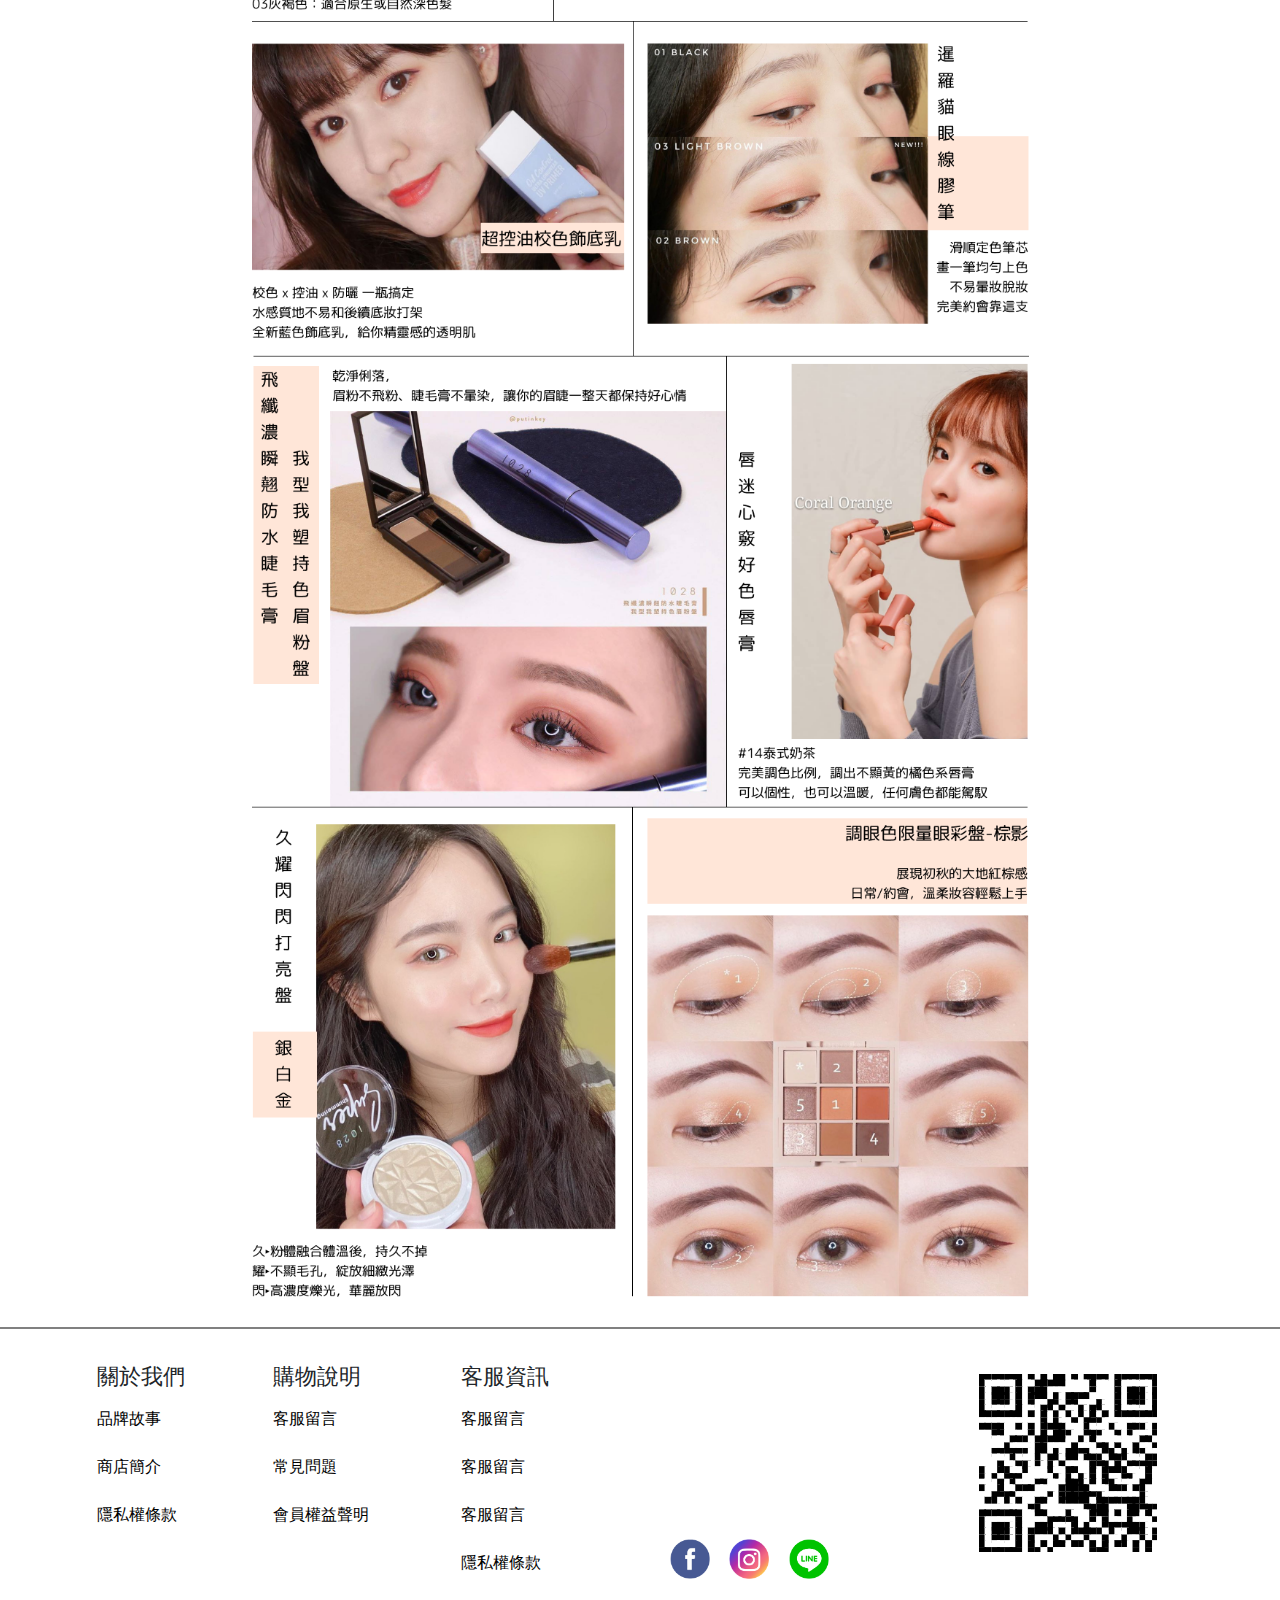
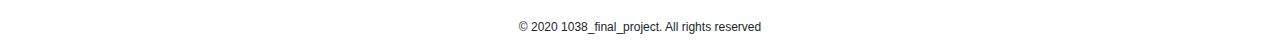
==== commit 614b4f11: "lookbook 完成" ====
--- a/lookbook.html
+++ b/lookbook.html
@@ -39,8 +39,8 @@
                         商品分類
                     </a>
                     <div class="dropdown-menu" aria-labelledby="navbarDropdown">
-                        <a class="dropdown-item" href="#">❀底妝</a>
-                        <a class="dropdown-item" href="product.html">❀眼妝</a>
+                        <a class="dropdown-item" href="product.html">❀底妝</a>
+                        <a class="dropdown-item" href="">❀眼妝</a>
                         <a class="dropdown-item" href="#">❀唇頰</a>
                         <a class="dropdown-item" href="#">❀洗卸</a>
                         <a class="dropdown-item" href="#">❀保養</a>
@@ -92,8 +92,11 @@
         <img class="cover" src="img/lookbook/cover.png" alt="">
     </div>
     <div class="container">
-        
+        <img class="mid-line" src="img/lookbook/lb_line.png" alt="">
     </div>
+   <div class="container">
+       <img class="lb" src="img/lookbook/NEW_LOOKBOOK/Lookbook.png" alt="">
+   </div>
     
     <div class="lineb"></div> 
     <div class="footer">
--- a/css/style_lookbook.css
+++ b/css/style_lookbook.css
@@ -2,7 +2,7 @@
     padding: 0;
     margin: 0;
 }
-.container{
+/* .container{
     border: tomato 1px solid;
     overflow: hidden;
 }
@@ -14,7 +14,7 @@
 }
 .col-6{
   border: pink 1px solid;
-}  
+}   */
 
 
 /* coverphoto */
@@ -24,6 +24,19 @@
     display: block;
     margin: auto;
 }
+/* middle line */
+.mid-line{
+    width: 90%;
+    display: block;
+    margin: auto;
+}
+/* lookbook */
+.lb{
+    width: 70%;
+    display: block;
+    margin: auto;
+}
+
 
 
 /* nav bar */
